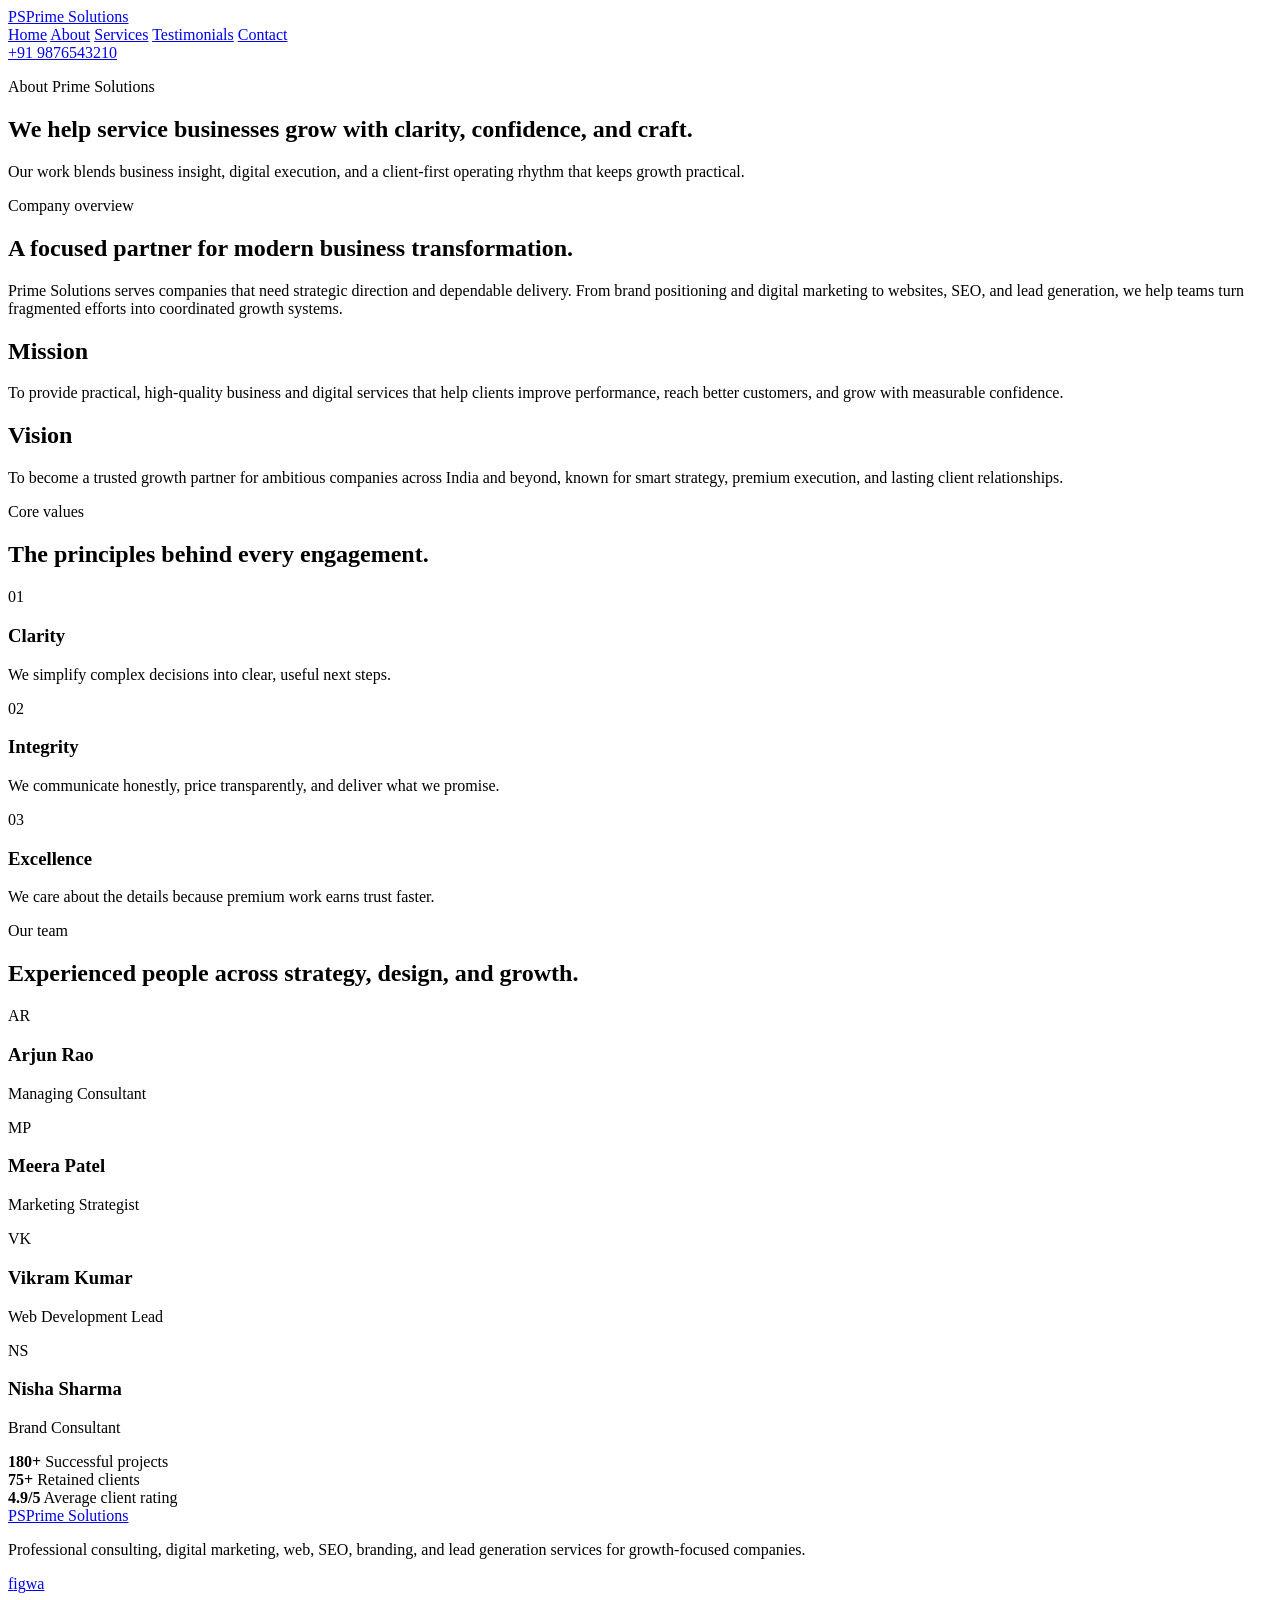
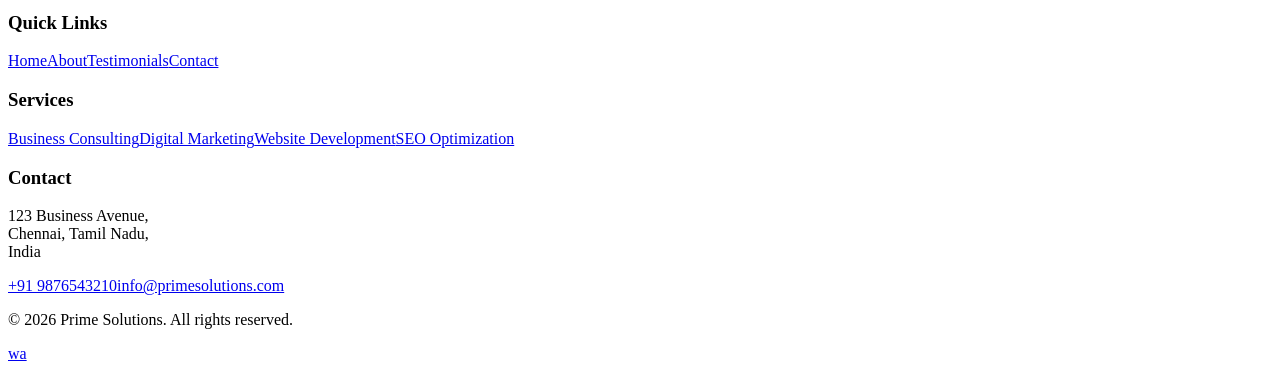
==== about.html @ c86083fc "initial website uploaded" ====
<!DOCTYPE html>
<html lang="en">
<head>
  <meta charset="UTF-8">
  <meta name="viewport" content="width=device-width, initial-scale=1.0">
  <meta name="description" content="Learn about Prime Solutions, our mission, vision, values, leadership team, and company achievements.">
  <title>About Prime Solutions | Mission, Vision, Values</title>
  <link rel="preconnect" href="https://fonts.googleapis.com">
  <link rel="preconnect" href="https://fonts.gstatic.com" crossorigin>
  <link href="https://fonts.googleapis.com/css2?family=Inter:wght@400;500;600;700;800&display=swap" rel="stylesheet">
  <link rel="stylesheet" href="css/style.css">
</head>
<body>
  <header class="site-header">
    <div class="container nav-wrap">
      <a class="brand" href="index.html" aria-label="Prime Solutions home"><span class="brand-mark">PS</span><span>Prime Solutions</span></a>
      <nav class="main-nav" aria-label="Primary navigation">
        <a href="index.html">Home</a>
        <a href="about.html" class="active">About</a>
        <a href="services.html">Services</a>
        <a href="testimonials.html">Testimonials</a>
        <a href="contact.html">Contact</a>
      </nav>
      <a class="header-phone" href="tel:+919876543210">+91 9876543210</a>
    </div>
  </header>

  <main>
    <section class="page-hero">
      <div class="container narrow">
        <p class="eyebrow">About Prime Solutions</p>
        <h1>We help service businesses grow with clarity, confidence, and craft.</h1>
        <p>Our work blends business insight, digital execution, and a client-first operating rhythm that keeps growth practical.</p>
      </div>
    </section>

    <section class="section">
      <div class="container split">
        <div>
          <p class="eyebrow">Company overview</p>
          <h2>A focused partner for modern business transformation.</h2>
        </div>
        <p>Prime Solutions serves companies that need strategic direction and dependable delivery. From brand positioning and digital marketing to websites, SEO, and lead generation, we help teams turn fragmented efforts into coordinated growth systems.</p>
      </div>
    </section>

    <section class="section soft-bg">
      <div class="container two-column">
        <article class="info-card">
          <h2>Mission</h2>
          <p>To provide practical, high-quality business and digital services that help clients improve performance, reach better customers, and grow with measurable confidence.</p>
        </article>
        <article class="info-card">
          <h2>Vision</h2>
          <p>To become a trusted growth partner for ambitious companies across India and beyond, known for smart strategy, premium execution, and lasting client relationships.</p>
        </article>
      </div>
    </section>

    <section class="section">
      <div class="container">
        <div class="section-heading">
          <p class="eyebrow">Core values</p>
          <h2>The principles behind every engagement.</h2>
        </div>
        <div class="feature-grid">
          <article class="feature-card"><span class="icon">01</span><h3>Clarity</h3><p>We simplify complex decisions into clear, useful next steps.</p></article>
          <article class="feature-card"><span class="icon">02</span><h3>Integrity</h3><p>We communicate honestly, price transparently, and deliver what we promise.</p></article>
          <article class="feature-card"><span class="icon">03</span><h3>Excellence</h3><p>We care about the details because premium work earns trust faster.</p></article>
        </div>
      </div>
    </section>

    <section class="section soft-bg">
      <div class="container">
        <div class="section-heading">
          <p class="eyebrow">Our team</p>
          <h2>Experienced people across strategy, design, and growth.</h2>
        </div>
        <div class="team-grid">
          <article class="team-card"><span>AR</span><h3>Arjun Rao</h3><p>Managing Consultant</p></article>
          <article class="team-card"><span>MP</span><h3>Meera Patel</h3><p>Marketing Strategist</p></article>
          <article class="team-card"><span>VK</span><h3>Vikram Kumar</h3><p>Web Development Lead</p></article>
          <article class="team-card"><span>NS</span><h3>Nisha Sharma</h3><p>Brand Consultant</p></article>
        </div>
      </div>
    </section>

    <section class="section">
      <div class="container achievements">
        <div>
          <strong>180+</strong>
          <span>Successful projects</span>
        </div>
        <div>
          <strong>75+</strong>
          <span>Retained clients</span>
        </div>
        <div>
          <strong>4.9/5</strong>
          <span>Average client rating</span>
        </div>
      </div>
    </section>
  </main>

  <footer class="site-footer">
    <div class="container footer-grid">
      <div><a class="brand footer-brand" href="index.html"><span class="brand-mark">PS</span><span>Prime Solutions</span></a><p>Professional consulting, digital marketing, web, SEO, branding, and lead generation services for growth-focused companies.</p><div class="social-links"><a href="https://facebook.com/placeholder" aria-label="Facebook">f</a><a href="https://instagram.com/placeholder" aria-label="Instagram">ig</a><a href="https://wa.me/919876543210" aria-label="WhatsApp">wa</a></div></div>
      <div><h3>Quick Links</h3><a href="index.html">Home</a><a href="about.html">About</a><a href="testimonials.html">Testimonials</a><a href="contact.html">Contact</a></div>
      <div><h3>Services</h3><a href="services.html">Business Consulting</a><a href="services.html">Digital Marketing</a><a href="services.html">Website Development</a><a href="services.html">SEO Optimization</a></div>
      <div><h3>Contact</h3><p>123 Business Avenue,<br>Chennai, Tamil Nadu,<br>India</p><a href="tel:+919876543210">+91 9876543210</a><a href="mailto:info@primesolutions.com">info@primesolutions.com</a></div>
    </div>
    <div class="footer-bottom"><p>&copy; 2026 Prime Solutions. All rights reserved.</p></div>
  </footer>
  <a class="whatsapp-float" href="https://wa.me/919876543210" aria-label="Chat on WhatsApp">wa</a>
</body>
</html>
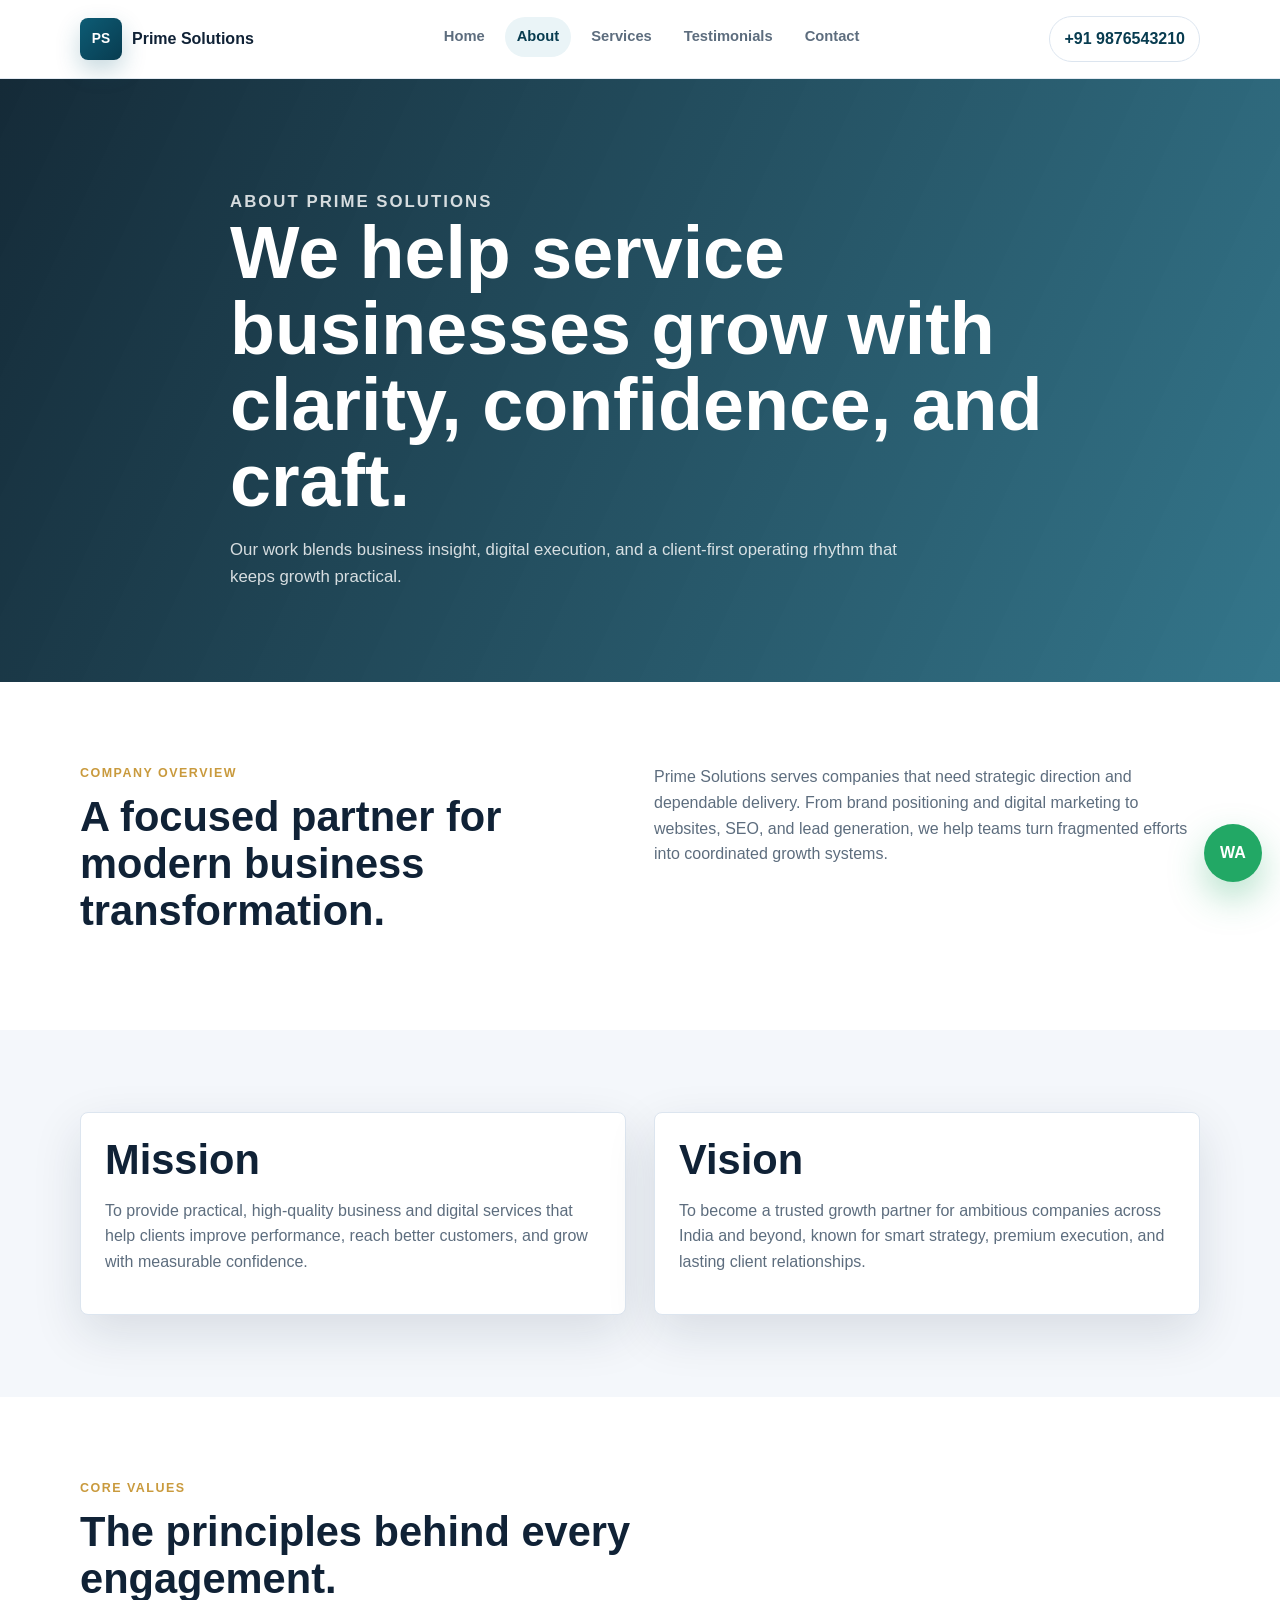
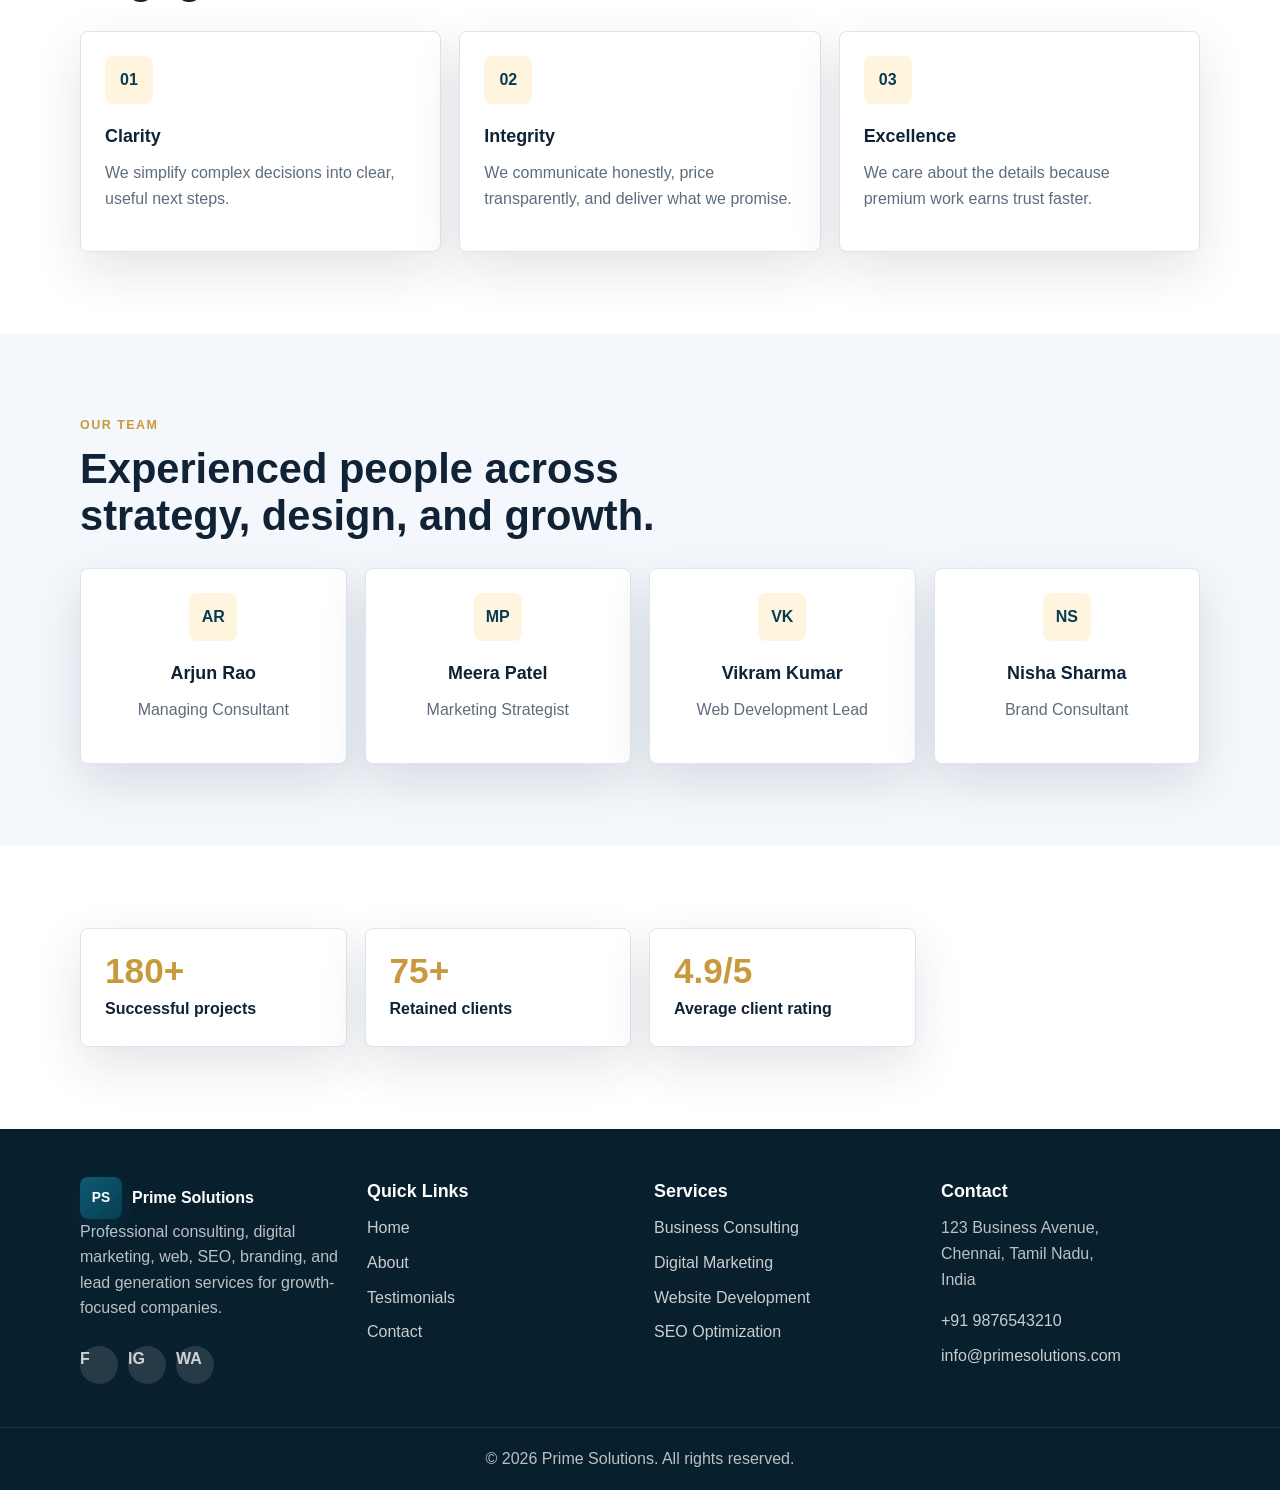
==== commit 5d0beb51: "Fix stylesheet link in about.html" ====
--- a/about.html
+++ b/about.html
@@ -8,7 +8,7 @@
   <link rel="preconnect" href="https://fonts.googleapis.com">
   <link rel="preconnect" href="https://fonts.gstatic.com" crossorigin>
   <link href="https://fonts.googleapis.com/css2?family=Inter:wght@400;500;600;700;800&display=swap" rel="stylesheet">
-  <link rel="stylesheet" href="css/style.css">
+  <link rel="stylesheet" href="style.css">
 </head>
 <body>
   <header class="site-header">
--- a/style.css
+++ b/style.css
@@ -0,0 +1,669 @@
+/* Prime Solutions shared site styles */
+:root {
+  --ink: #102236;
+  --muted: #5d6d7e;
+  --line: #dce5ef;
+  --soft: #f4f7fb;
+  --white: #ffffff;
+  --primary: #0d5c75;
+  --primary-dark: #083c50;
+  --accent: #c99a3d;
+  --accent-soft: #fff5df;
+  --success: #22a865;
+  --shadow: 0 18px 50px rgba(16, 34, 54, 0.12);
+  --radius: 8px;
+}
+
+* {
+  box-sizing: border-box;
+}
+
+html {
+  scroll-behavior: smooth;
+}
+
+body {
+  margin: 0;
+  color: var(--ink);
+  background: var(--white);
+  font-family: "Inter", Arial, sans-serif;
+  line-height: 1.6;
+}
+
+img,
+svg {
+  max-width: 100%;
+}
+
+a {
+  color: inherit;
+  text-decoration: none;
+}
+
+.container {
+  width: min(1120px, calc(100% - 32px));
+  margin: 0 auto;
+}
+
+.narrow {
+  width: min(820px, calc(100% - 32px));
+}
+
+.site-header {
+  position: sticky;
+  top: 0;
+  z-index: 10;
+  border-bottom: 1px solid rgba(220, 229, 239, 0.8);
+  background: rgba(255, 255, 255, 0.94);
+  backdrop-filter: blur(16px);
+}
+
+.nav-wrap {
+  display: flex;
+  flex-direction: column;
+  gap: 14px;
+  align-items: stretch;
+  padding: 16px 0;
+}
+
+.brand {
+  display: inline-flex;
+  gap: 10px;
+  align-items: center;
+  color: var(--ink);
+  font-weight: 800;
+  letter-spacing: 0;
+}
+
+.brand-mark {
+  display: inline-grid;
+  width: 42px;
+  height: 42px;
+  place-items: center;
+  border-radius: 8px;
+  color: var(--white);
+  background: linear-gradient(135deg, var(--primary), var(--primary-dark));
+  box-shadow: 0 10px 24px rgba(13, 92, 117, 0.24);
+  font-size: 0.86rem;
+}
+
+.main-nav {
+  display: flex;
+  gap: 8px;
+  overflow-x: auto;
+  padding-bottom: 4px;
+}
+
+.main-nav a {
+  flex: 0 0 auto;
+  border-radius: 999px;
+  padding: 8px 12px;
+  color: var(--muted);
+  font-weight: 700;
+  font-size: 0.92rem;
+  transition: color 0.2s ease, background 0.2s ease;
+}
+
+.main-nav a:hover,
+.main-nav a.active {
+  color: var(--primary-dark);
+  background: #eaf4f7;
+}
+
+.header-phone {
+  display: inline-flex;
+  justify-content: center;
+  border: 1px solid var(--line);
+  border-radius: 999px;
+  padding: 9px 14px;
+  color: var(--primary-dark);
+  font-weight: 800;
+}
+
+.hero {
+  position: relative;
+  overflow: hidden;
+  padding: 74px 0 58px;
+  color: var(--white);
+  background:
+    linear-gradient(115deg, rgba(8, 31, 45, 0.95), rgba(13, 92, 117, 0.85)),
+    url("../images/prime-solutions-office.svg") center/cover no-repeat;
+}
+
+.hero-grid {
+  display: grid;
+  gap: 34px;
+  align-items: center;
+}
+
+.eyebrow {
+  margin: 0 0 10px;
+  color: var(--accent);
+  font-size: 0.78rem;
+  font-weight: 800;
+  letter-spacing: 0.12em;
+  text-transform: uppercase;
+}
+
+.hero h1,
+.page-hero h1 {
+  margin: 0;
+  font-size: clamp(2.2rem, 9vw, 4.6rem);
+  line-height: 1.03;
+  letter-spacing: 0;
+}
+
+.hero-text,
+.page-hero p {
+  margin: 18px 0 0;
+  max-width: 680px;
+  color: rgba(255, 255, 255, 0.82);
+  font-size: 1.05rem;
+}
+
+.hero-actions {
+  display: flex;
+  flex-wrap: wrap;
+  gap: 12px;
+  margin-top: 28px;
+}
+
+.btn {
+  display: inline-flex;
+  min-height: 48px;
+  align-items: center;
+  justify-content: center;
+  border: 0;
+  border-radius: 8px;
+  padding: 13px 20px;
+  font: inherit;
+  font-weight: 800;
+  cursor: pointer;
+  transition: transform 0.2s ease, box-shadow 0.2s ease, background 0.2s ease;
+}
+
+.btn:hover,
+.service-card:hover,
+.feature-card:hover,
+.team-card:hover,
+.testimonial-card:hover {
+  transform: translateY(-3px);
+}
+
+.btn-primary {
+  color: var(--primary-dark);
+  background: var(--accent);
+  box-shadow: 0 14px 28px rgba(201, 154, 61, 0.28);
+}
+
+.btn-primary:hover {
+  background: #d8ad54;
+}
+
+.btn-secondary {
+  color: var(--white);
+  border: 1px solid rgba(255, 255, 255, 0.28);
+  background: rgba(255, 255, 255, 0.1);
+}
+
+.hero-panel {
+  display: grid;
+  grid-template-columns: 1fr;
+  gap: 14px;
+}
+
+.hero-card {
+  min-height: 124px;
+  border: 1px solid rgba(255, 255, 255, 0.18);
+  border-radius: var(--radius);
+  padding: 22px;
+  background: rgba(255, 255, 255, 0.12);
+  box-shadow: 0 20px 40px rgba(0, 0, 0, 0.18);
+}
+
+.hero-card-large {
+  min-height: 190px;
+}
+
+.hero-card.dark {
+  background: rgba(7, 28, 41, 0.55);
+}
+
+.metric {
+  display: block;
+  color: var(--accent);
+  font-size: 2.5rem;
+  font-weight: 800;
+  line-height: 1;
+}
+
+.section {
+  padding: 66px 0;
+}
+
+.soft-bg {
+  background: var(--soft);
+}
+
+.section-heading {
+  max-width: 700px;
+  margin-bottom: 28px;
+}
+
+h2,
+h3,
+p {
+  margin-top: 0;
+}
+
+h2 {
+  margin-bottom: 14px;
+  font-size: clamp(1.7rem, 5vw, 2.6rem);
+  line-height: 1.12;
+}
+
+h3 {
+  margin-bottom: 10px;
+  font-size: 1.12rem;
+}
+
+p {
+  color: var(--muted);
+}
+
+.split,
+.two-column,
+.contact-grid {
+  display: grid;
+  gap: 28px;
+}
+
+.feature-grid,
+.service-grid,
+.team-grid,
+.testimonial-grid,
+.stats-grid,
+.achievements {
+  display: grid;
+  gap: 18px;
+}
+
+.feature-card,
+.service-card,
+.info-card,
+.team-card,
+.testimonial-card,
+.contact-form,
+.contact-panel {
+  border: 1px solid var(--line);
+  border-radius: var(--radius);
+  background: var(--white);
+  box-shadow: var(--shadow);
+}
+
+.feature-card,
+.service-card,
+.info-card,
+.team-card,
+.testimonial-card,
+.contact-panel {
+  padding: 24px;
+}
+
+.feature-card,
+.service-card,
+.team-card,
+.testimonial-card {
+  transition: transform 0.2s ease, box-shadow 0.2s ease;
+}
+
+.icon,
+.service-icon,
+.team-card span {
+  display: inline-grid;
+  width: 48px;
+  height: 48px;
+  place-items: center;
+  border-radius: 8px;
+  color: var(--primary-dark);
+  background: var(--accent-soft);
+  font-weight: 800;
+  margin-bottom: 18px;
+}
+
+.service-card a,
+.card-btn {
+  display: inline-flex;
+  margin-top: 10px;
+  color: var(--primary);
+  font-weight: 800;
+}
+
+.compact .service-card {
+  min-height: 260px;
+}
+
+.stats-section {
+  color: var(--white);
+  background: var(--primary-dark);
+}
+
+.stats-grid div,
+.achievements div {
+  border-radius: var(--radius);
+  padding: 24px;
+  background: rgba(255, 255, 255, 0.08);
+}
+
+.achievements div {
+  border: 1px solid var(--line);
+  background: var(--white);
+  box-shadow: var(--shadow);
+}
+
+.stats-grid strong,
+.achievements strong {
+  display: block;
+  color: var(--accent);
+  font-size: 2.2rem;
+  line-height: 1;
+}
+
+.stats-grid span,
+.achievements span {
+  display: block;
+  margin-top: 8px;
+  color: inherit;
+  font-weight: 700;
+}
+
+.cta-section {
+  background: linear-gradient(135deg, #f7fafc, #edf5f8);
+}
+
+.cta-box {
+  display: grid;
+  gap: 22px;
+  align-items: center;
+  border-radius: var(--radius);
+  padding: 32px;
+  background: var(--white);
+  box-shadow: var(--shadow);
+}
+
+.page-hero {
+  padding: 70px 0;
+  color: var(--white);
+  background:
+    linear-gradient(115deg, rgba(8, 31, 45, 0.95), rgba(13, 92, 117, 0.84)),
+    url("../images/prime-solutions-office.svg") center/cover no-repeat;
+}
+
+.team-card {
+  text-align: center;
+}
+
+.stars {
+  margin-bottom: 16px;
+  color: var(--accent);
+  font-size: 1.08rem;
+  letter-spacing: 0.08em;
+}
+
+.testimonial-card h2 {
+  margin: 18px 0 0;
+  font-size: 1.12rem;
+}
+
+.testimonial-card span {
+  color: var(--muted);
+  font-weight: 700;
+}
+
+.contact-form {
+  padding: 24px;
+}
+
+.contact-form label {
+  display: block;
+  margin: 0 0 8px;
+  font-weight: 800;
+}
+
+.contact-form input,
+.contact-form textarea {
+  width: 100%;
+  margin-bottom: 18px;
+  border: 1px solid var(--line);
+  border-radius: 8px;
+  padding: 13px 14px;
+  color: var(--ink);
+  font: inherit;
+  background: #fbfdff;
+}
+
+.contact-form input:focus,
+.contact-form textarea:focus {
+  outline: 3px solid rgba(13, 92, 117, 0.15);
+  border-color: var(--primary);
+}
+
+.contact-item {
+  padding: 18px 0;
+  border-bottom: 1px solid var(--line);
+}
+
+.contact-item strong {
+  display: block;
+  margin-bottom: 6px;
+}
+
+.contact-item a {
+  color: var(--primary);
+  font-weight: 800;
+}
+
+.contact-social {
+  margin-top: 20px;
+}
+
+.map-section {
+  padding-top: 0;
+}
+
+.map-placeholder {
+  display: grid;
+  min-height: 320px;
+  place-items: center;
+  border: 1px solid var(--line);
+  border-radius: var(--radius);
+  padding: 28px;
+  text-align: center;
+  background:
+    linear-gradient(90deg, rgba(16, 34, 54, 0.05) 1px, transparent 1px),
+    linear-gradient(rgba(16, 34, 54, 0.05) 1px, transparent 1px),
+    #f7fafc;
+  background-size: 28px 28px;
+}
+
+.map-placeholder span {
+  color: var(--primary-dark);
+  font-size: 1.4rem;
+  font-weight: 800;
+}
+
+.site-footer {
+  color: rgba(255, 255, 255, 0.82);
+  background: #081f2d;
+}
+
+.footer-grid {
+  display: grid;
+  gap: 28px;
+  padding: 48px 0 34px;
+}
+
+.footer-brand {
+  color: var(--white);
+}
+
+.site-footer h3 {
+  color: var(--white);
+}
+
+.site-footer p {
+  color: rgba(255, 255, 255, 0.72);
+}
+
+.site-footer a:not(.brand) {
+  display: block;
+  margin: 9px 0;
+  color: rgba(255, 255, 255, 0.78);
+  transition: color 0.2s ease;
+}
+
+.site-footer a:hover {
+  color: var(--accent);
+}
+
+.social-links {
+  display: flex;
+  gap: 10px;
+  align-items: center;
+}
+
+.social-links a,
+.whatsapp-float {
+  display: inline-grid;
+  place-items: center;
+  border-radius: 999px;
+  color: var(--white);
+  font-weight: 800;
+  text-transform: uppercase;
+}
+
+.social-links a {
+  width: 38px;
+  height: 38px;
+  margin: 0;
+  background: rgba(255, 255, 255, 0.12);
+}
+
+.contact-social a {
+  background: var(--primary-dark);
+}
+
+.footer-bottom {
+  border-top: 1px solid rgba(255, 255, 255, 0.1);
+  padding: 18px 16px;
+  text-align: center;
+}
+
+.footer-bottom p {
+  margin: 0;
+}
+
+.whatsapp-float {
+  position: fixed;
+  right: 18px;
+  bottom: 18px;
+  z-index: 20;
+  width: 58px;
+  height: 58px;
+  background: var(--success);
+  box-shadow: 0 16px 36px rgba(34, 168, 101, 0.34);
+  transition: transform 0.2s ease, box-shadow 0.2s ease;
+}
+
+.whatsapp-float:hover {
+  transform: translateY(-3px) scale(1.03);
+  box-shadow: 0 20px 42px rgba(34, 168, 101, 0.42);
+}
+
+@media (min-width: 700px) {
+  .nav-wrap {
+    flex-direction: row;
+    align-items: center;
+    justify-content: space-between;
+  }
+
+  .main-nav {
+    justify-content: center;
+  }
+
+  .hero-grid,
+  .split,
+  .two-column,
+  .contact-grid,
+  .cta-box {
+    grid-template-columns: repeat(2, minmax(0, 1fr));
+  }
+
+  .feature-grid,
+  .service-grid,
+  .team-grid,
+  .testimonial-grid,
+  .stats-grid,
+  .achievements,
+  .footer-grid {
+    grid-template-columns: repeat(2, minmax(0, 1fr));
+  }
+
+  .hero-panel {
+    grid-template-columns: repeat(2, minmax(0, 1fr));
+  }
+
+  .hero-card-large {
+    grid-column: span 2;
+  }
+
+  .cta-box .btn {
+    justify-self: end;
+  }
+}
+
+@media (min-width: 980px) {
+  .nav-wrap {
+    gap: 24px;
+  }
+
+  .feature-grid,
+  .service-grid,
+  .testimonial-grid {
+    grid-template-columns: repeat(3, minmax(0, 1fr));
+  }
+
+  .team-grid,
+  .stats-grid,
+  .achievements,
+  .footer-grid {
+    grid-template-columns: repeat(4, minmax(0, 1fr));
+  }
+
+  .hero {
+    padding: 104px 0 88px;
+  }
+
+  .section {
+    padding: 82px 0;
+  }
+
+  .page-hero {
+    padding: 92px 0;
+  }
+}
+
+@media (max-width: 430px) {
+  .header-phone {
+    width: 100%;
+  }
+
+  .btn {
+    width: 100%;
+  }
+
+  .hero h1,
+  .page-hero h1 {
+    font-size: 2.1rem;
+  }
+}
